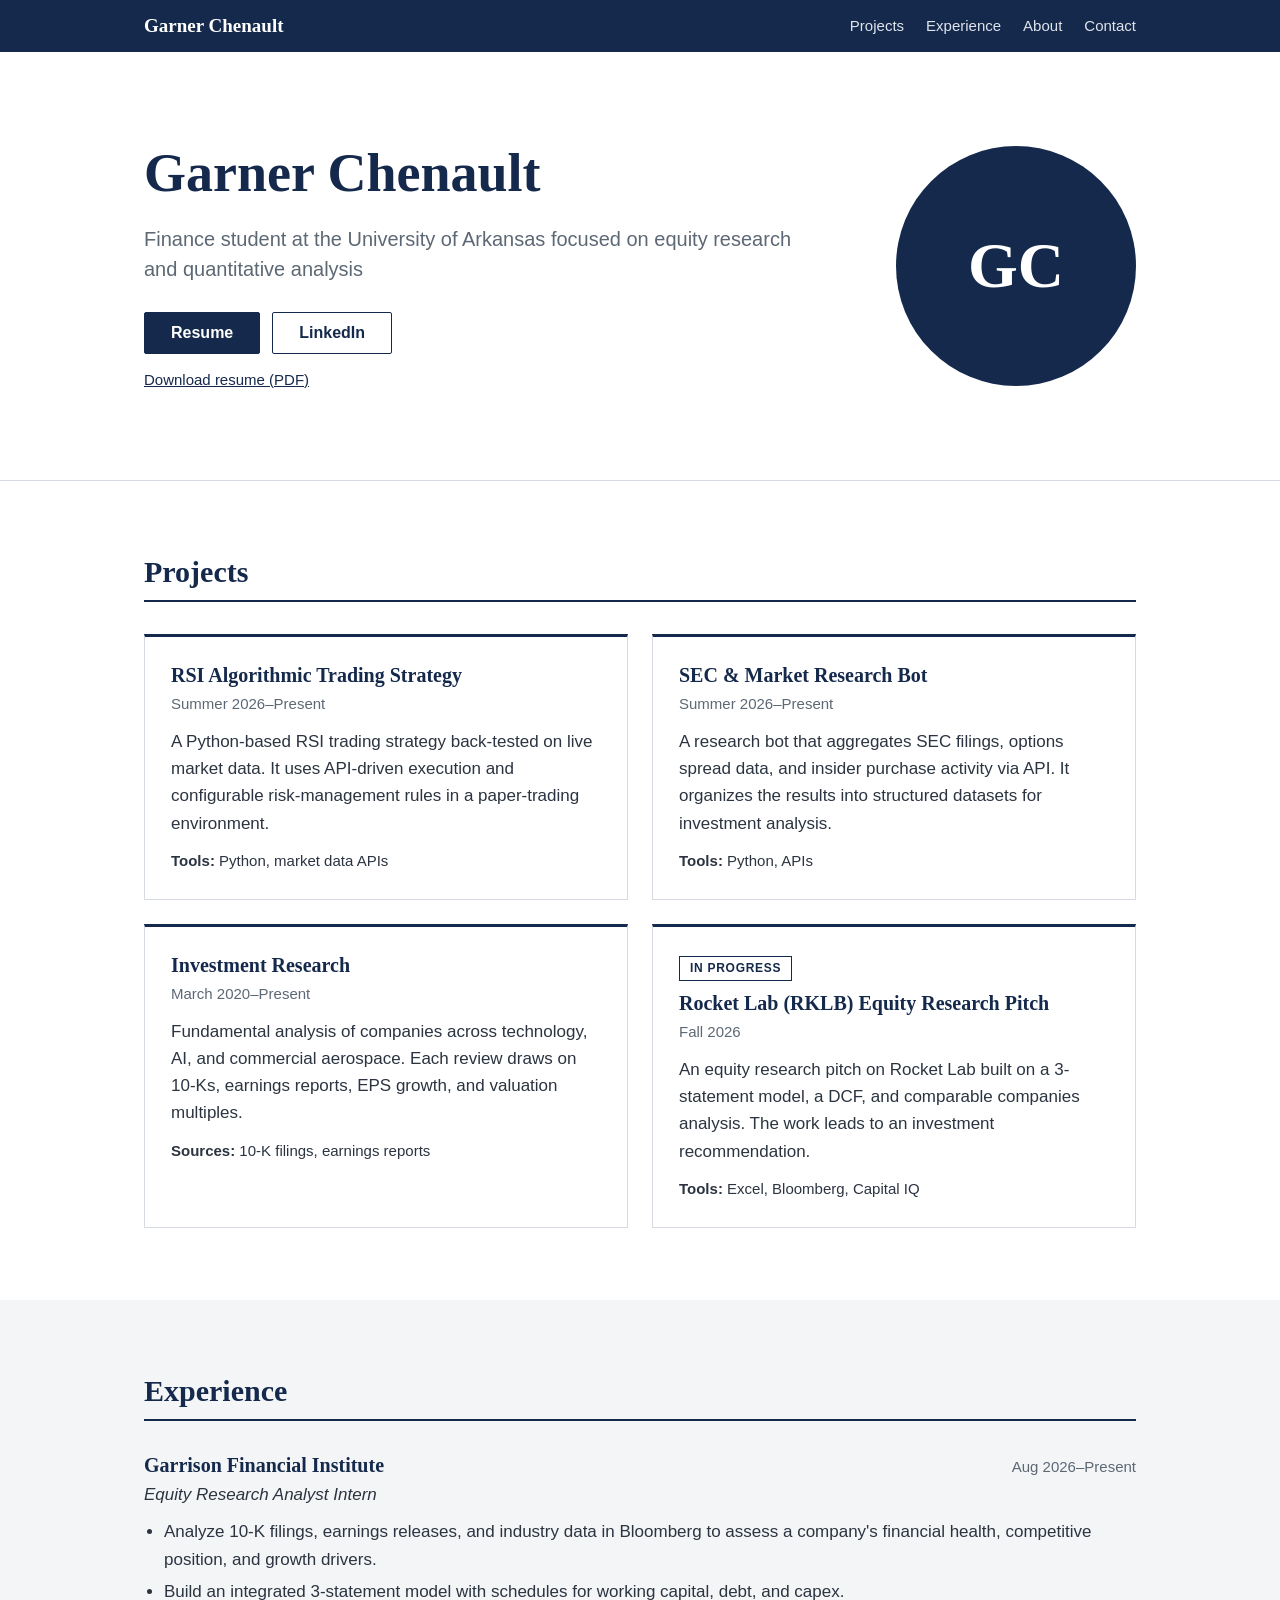
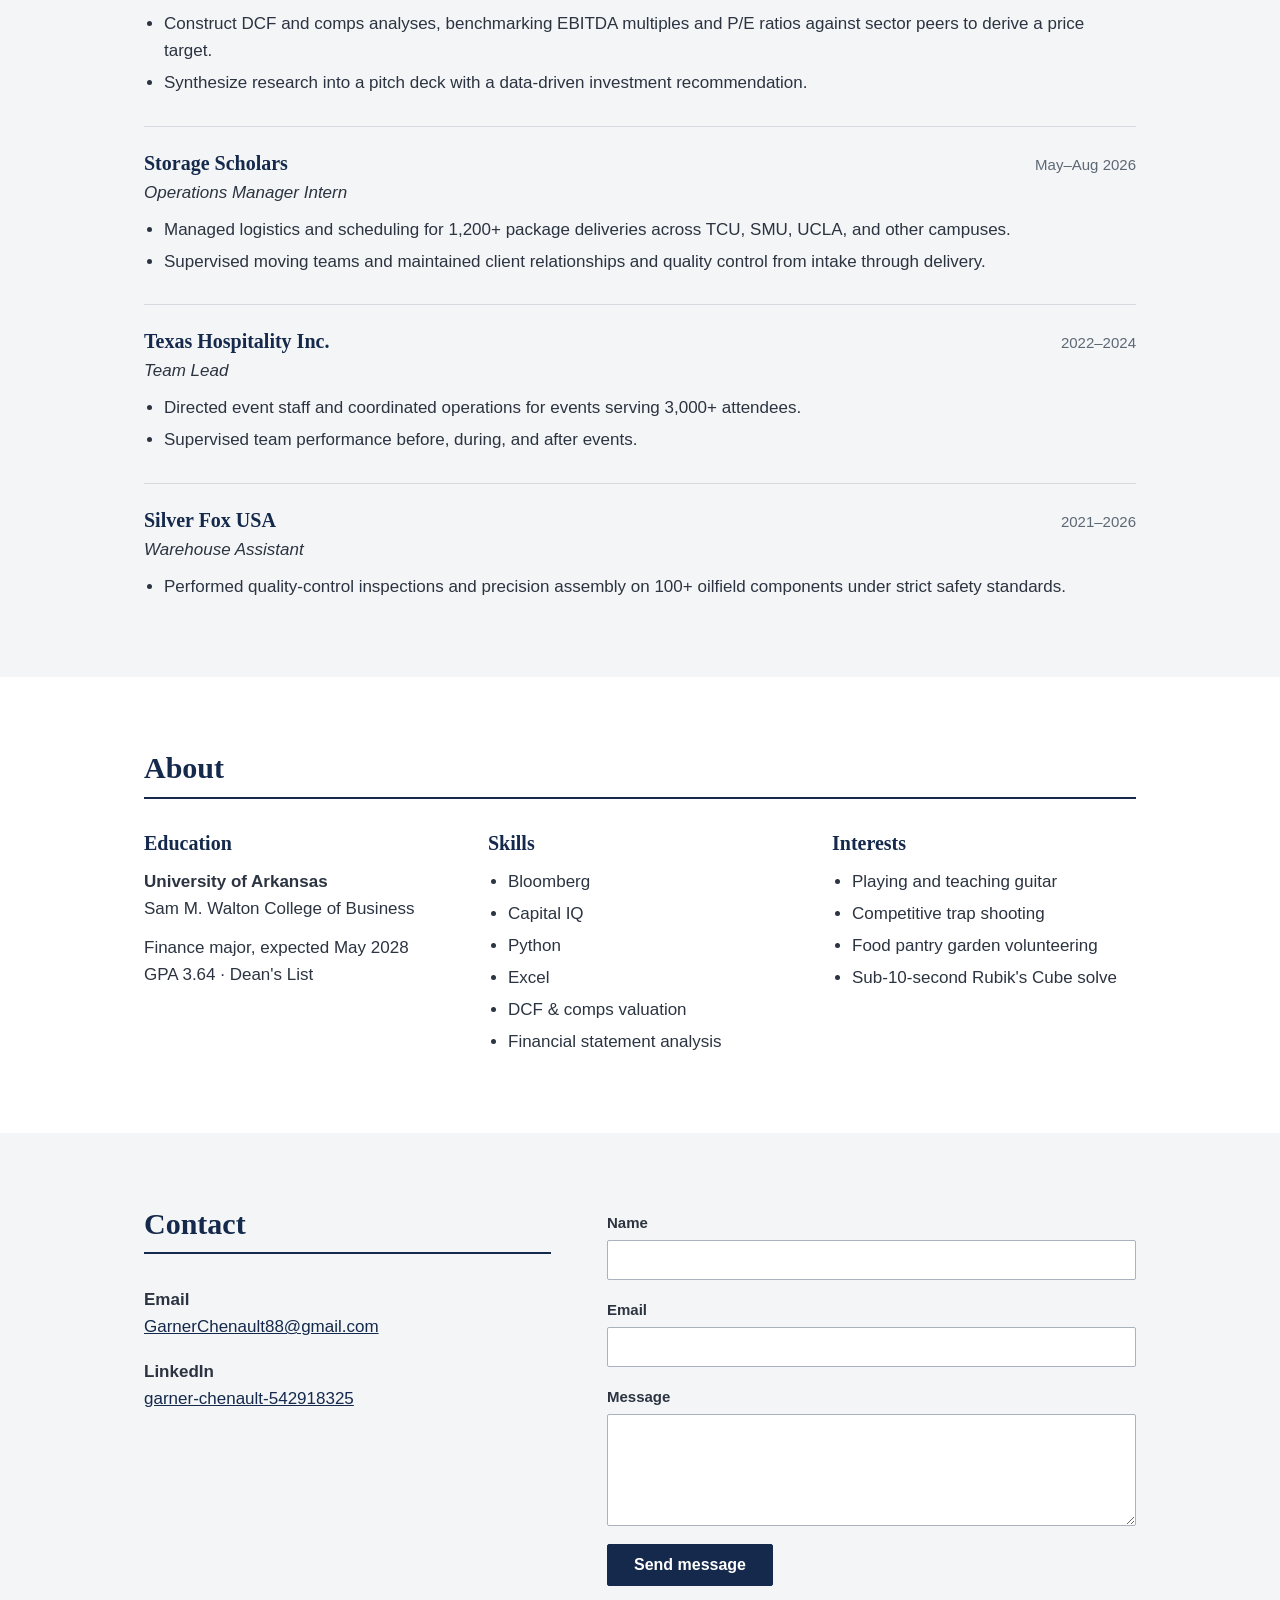
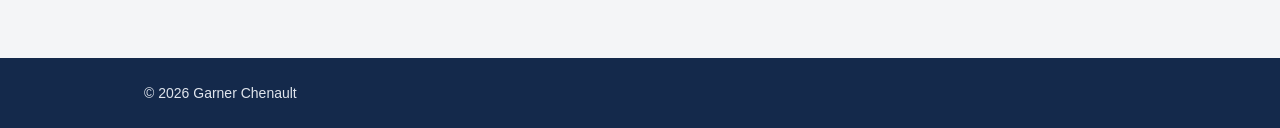
==== index.html @ a1a37ddc "Add finance portfolio site Home, projects, experience, about, and contact sections, plus a resume PD" ====
<!doctype html>
<html lang="en">
<head>
  <meta charset="utf-8">
  <meta name="viewport" content="width=device-width, initial-scale=1">
  <title>Garner Chenault | Finance Portfolio</title>
  <meta name="description" content="Finance student at the University of Arkansas focused on equity research and quantitative analysis. Projects, experience, and resume.">

  <!-- Link previews. If the site address changes, update the two URLs below. -->
  <meta property="og:type" content="website">
  <meta property="og:site_name" content="Garner Chenault">
  <meta property="og:title" content="Garner Chenault | Finance Portfolio">
  <meta property="og:description" content="Finance student at the University of Arkansas focused on equity research and quantitative analysis.">
  <meta property="og:url" content="https://gchenault.com/">
  <meta property="og:image" content="https://gchenault.com/og-image.png">
  <meta property="og:image:width" content="1200">
  <meta property="og:image:height" content="630">
  <meta name="twitter:card" content="summary_large_image">

  <link rel="icon" href="favicon.svg" type="image/svg+xml">
  <link rel="stylesheet" href="styles.css">
</head>
<body>
  <header class="site-header">
    <div class="wrap site-header-inner">
      <a class="brand" href="#home">Garner Chenault</a>
      <nav aria-label="Main">
        <a href="#projects">Projects</a>
        <a href="#experience">Experience</a>
        <a href="#about">About</a>
        <a href="#contact">Contact</a>
      </nav>
    </div>
  </header>

  <main>
    <!-- HOME -->
    <section id="home" class="hero">
      <div class="wrap hero-inner">
        <div>
          <h1>Garner Chenault</h1>
          <p class="tagline">Finance student at the University of Arkansas focused on equity research and quantitative analysis</p>
          <div class="buttons">
            <a class="button" href="resume.pdf" target="_blank" rel="noopener">Resume</a>
            <a class="button button-outline" href="https://www.linkedin.com/in/garner-chenault-542918325" target="_blank" rel="noopener">LinkedIn</a>
          </div>
          <p class="download"><a href="resume.pdf" download="Garner_Chenault_Resume.pdf">Download resume (PDF)</a></p>
        </div>
        <!-- Save your photo as headshot.jpg in this folder and it replaces the initials. -->
        <div class="headshot" aria-hidden="true">
          <span>GC</span>
          <img src="headshot.jpg" alt="" width="240" height="240" onerror="this.remove()">
        </div>
      </div>
    </section>

    <!-- PROJECTS -->
    <section id="projects">
      <div class="wrap">
        <h2>Projects</h2>
        <div class="cards">
          <!--
            TO ADD A PROJECT: copy this block, paste it where you want the card
            to appear, and fill it in. Delete any line you don't need.

            <article class="card">
              <h3>Project title</h3>
              <p class="date">Date</p>
              <p>Two or three sentence summary.</p>
              <p class="tools"><strong>Tools:</strong> Tool, Tool</p>
              <p class="links"><a href="https://example.com">View project</a></p>
            </article>

            For an "In Progress" label, add this line right above the <h3>:
              <p class="status">In Progress</p>
          -->

          <article class="card">
            <h3>RSI Algorithmic Trading Strategy</h3>
            <p class="date">Summer 2026&ndash;Present</p>
            <p>A Python-based RSI trading strategy back-tested on live market data. It uses API-driven execution and configurable risk-management rules in a paper-trading environment.</p>
            <p class="tools"><strong>Tools:</strong> Python, market data APIs</p>
          </article>

          <article class="card">
            <h3>SEC &amp; Market Research Bot</h3>
            <p class="date">Summer 2026&ndash;Present</p>
            <p>A research bot that aggregates SEC filings, options spread data, and insider purchase activity via API. It organizes the results into structured datasets for investment analysis.</p>
            <p class="tools"><strong>Tools:</strong> Python, APIs</p>
          </article>

          <article class="card">
            <h3>Investment Research</h3>
            <p class="date">March 2020&ndash;Present</p>
            <p>Fundamental analysis of companies across technology, AI, and commercial aerospace. Each review draws on 10-Ks, earnings reports, EPS growth, and valuation multiples.</p>
            <p class="tools"><strong>Sources:</strong> 10-K filings, earnings reports</p>
          </article>

          <article class="card">
            <p class="status">In Progress</p>
            <h3>Rocket Lab (RKLB) Equity Research Pitch</h3>
            <p class="date">Fall 2026</p>
            <p>An equity research pitch on Rocket Lab built on a 3-statement model, a DCF, and comparable companies analysis. The work leads to an investment recommendation.</p>
            <p class="tools"><strong>Tools:</strong> Excel, Bloomberg, Capital IQ</p>
          </article>
        </div>
      </div>
    </section>

    <!-- EXPERIENCE -->
    <section id="experience" class="alt">
      <div class="wrap">
        <h2>Experience</h2>

        <article class="job">
          <div class="job-head">
            <h3>Garrison Financial Institute</h3>
            <p class="date">Aug 2026&ndash;Present</p>
          </div>
          <p class="role">Equity Research Analyst Intern</p>
          <ul>
            <li>Analyze 10-K filings, earnings releases, and industry data in Bloomberg to assess a company's financial health, competitive position, and growth drivers.</li>
            <li>Build an integrated 3-statement model with schedules for working capital, debt, and capex.</li>
            <li>Construct DCF and comps analyses, benchmarking EBITDA multiples and P/E ratios against sector peers to derive a price target.</li>
            <li>Synthesize research into a pitch deck with a data-driven investment recommendation.</li>
          </ul>
        </article>

        <article class="job">
          <div class="job-head">
            <h3>Storage Scholars</h3>
            <p class="date">May&ndash;Aug 2026</p>
          </div>
          <p class="role">Operations Manager Intern</p>
          <ul>
            <li>Managed logistics and scheduling for 1,200+ package deliveries across TCU, SMU, UCLA, and other campuses.</li>
            <li>Supervised moving teams and maintained client relationships and quality control from intake through delivery.</li>
          </ul>
        </article>

        <article class="job">
          <div class="job-head">
            <h3>Texas Hospitality Inc.</h3>
            <p class="date">2022&ndash;2024</p>
          </div>
          <p class="role">Team Lead</p>
          <ul>
            <li>Directed event staff and coordinated operations for events serving 3,000+ attendees.</li>
            <li>Supervised team performance before, during, and after events.</li>
          </ul>
        </article>

        <article class="job">
          <div class="job-head">
            <h3>Silver Fox USA</h3>
            <p class="date">2021&ndash;2026</p>
          </div>
          <p class="role">Warehouse Assistant</p>
          <ul>
            <li>Performed quality-control inspections and precision assembly on 100+ oilfield components under strict safety standards.</li>
          </ul>
        </article>
      </div>
    </section>

    <!-- ABOUT -->
    <section id="about">
      <div class="wrap">
        <h2>About</h2>
        <div class="about-grid">
          <div>
            <h3>Education</h3>
            <p><strong>University of Arkansas</strong><br>Sam M. Walton College of Business</p>
            <p>Finance major, expected May 2028<br>GPA 3.64 &middot; Dean's List</p>
          </div>
          <div>
            <h3>Skills</h3>
            <ul>
              <li>Bloomberg</li>
              <li>Capital IQ</li>
              <li>Python</li>
              <li>Excel</li>
              <li>DCF &amp; comps valuation</li>
              <li>Financial statement analysis</li>
            </ul>
          </div>
          <div>
            <h3>Interests</h3>
            <ul>
              <li>Playing and teaching guitar</li>
              <li>Competitive trap shooting</li>
              <li>Food pantry garden volunteering</li>
              <li>Sub-10-second Rubik's Cube solve</li>
            </ul>
          </div>
        </div>
      </div>
    </section>

    <!-- CONTACT -->
    <section id="contact" class="alt">
      <div class="wrap contact-grid">
        <div>
          <h2>Contact</h2>
          <p><strong>Email</strong><br><a href="mailto:GarnerChenault88@gmail.com">GarnerChenault88@gmail.com</a></p>
          <p><strong>LinkedIn</strong><br><a href="https://www.linkedin.com/in/garner-chenault-542918325" target="_blank" rel="noopener">garner-chenault-542918325</a></p>
        </div>

        <form name="contact" method="POST" action="/thanks.html" data-netlify="true" netlify-honeypot="company">
          <input type="hidden" name="form-name" value="contact">
          <p class="hidden-field"><label>Leave this empty <input name="company" tabindex="-1" autocomplete="off"></label></p>
          <label for="name">Name</label>
          <input id="name" name="name" type="text" autocomplete="name" required>
          <label for="email">Email</label>
          <input id="email" name="email" type="email" autocomplete="email" required>
          <label for="message">Message</label>
          <textarea id="message" name="message" rows="5" required></textarea>
          <button class="button" type="submit">Send message</button>
        </form>
      </div>
    </section>
  </main>

  <footer class="site-footer">
    <div class="wrap">&copy; 2026 Garner Chenault</div>
  </footer>
</body>
</html>
---- styles.css ----
/* Change the site's colors and fonts here. */
:root {
  --navy: #14294b;
  --navy-dark: #0d1c35;
  --text: #2b3440;
  --muted: #5d6875;
  --rule: #d5dae1;
  --tint: #f4f5f7;
  --white: #ffffff;
  --serif: Georgia, "Times New Roman", serif;
  --sans: -apple-system, BlinkMacSystemFont, "Segoe UI", Roboto, Helvetica, Arial, sans-serif;
}

* { box-sizing: border-box; }

html { scroll-behavior: smooth; scroll-padding-top: 72px; }

body {
  margin: 0;
  background: var(--white);
  color: var(--text);
  font: 17px/1.6 var(--sans);
}

a { color: var(--navy); }
a:focus-visible, .button:focus-visible, input:focus-visible, textarea:focus-visible {
  outline: 2px solid var(--navy);
  outline-offset: 2px;
}

h1, h2, h3 { color: var(--navy); font-family: var(--serif); font-weight: 700; line-height: 1.25; }
h2 {
  margin: 0 0 32px;
  padding-bottom: 10px;
  border-bottom: 2px solid var(--navy);
  font-size: 30px;
}
h3 { margin: 0; font-size: 20px; }

.wrap { max-width: 1040px; margin: 0 auto; padding: 0 24px; }

section { padding: 72px 0; }
.alt { background: var(--tint); }

/* Header */
.site-header {
  position: sticky;
  top: 0;
  z-index: 10;
  background: var(--navy);
}
.site-header-inner {
  display: flex;
  flex-wrap: wrap;
  align-items: center;
  justify-content: space-between;
  gap: 4px 24px;
  padding-top: 14px;
  padding-bottom: 14px;
}
.brand { color: var(--white); font: 700 19px var(--serif); text-decoration: none; }
nav { display: flex; flex-wrap: wrap; gap: 4px 22px; }
nav a { color: #dfe4ec; font-size: 15px; text-decoration: none; }
nav a:hover { color: var(--white); text-decoration: underline; }
.site-header a:focus-visible { outline-color: var(--white); }

/* Home */
.hero { padding: 88px 0; border-bottom: 1px solid var(--rule); }
.hero-inner {
  display: grid;
  grid-template-columns: 1fr auto;
  align-items: center;
  gap: 56px;
}
h1 { margin: 0 0 16px; font-size: 54px; }
.tagline { max-width: 34em; margin: 0 0 28px; color: var(--muted); font-size: 20px; line-height: 1.5; }
.buttons { display: flex; flex-wrap: wrap; gap: 12px; }
.download { margin: 14px 0 0; font-size: 15px; }

.button {
  display: inline-block;
  padding: 11px 26px;
  border: 1px solid var(--navy);
  border-radius: 2px;
  background: var(--navy);
  color: var(--white);
  font: 600 16px var(--sans);
  text-decoration: none;
  cursor: pointer;
}
.button:hover { background: var(--navy-dark); }
.button-outline { background: var(--white); color: var(--navy); }
.button-outline:hover { background: var(--tint); }

.headshot {
  position: relative;
  display: flex;
  align-items: center;
  justify-content: center;
  width: 240px;
  height: 240px;
  overflow: hidden;
  border-radius: 50%;
  background: var(--navy);
  color: var(--white);
  font: 700 64px var(--serif);
}
.headshot img {
  position: absolute;
  inset: 0;
  width: 100%;
  height: 100%;
  object-fit: cover;
}

/* Projects */
.cards { display: grid; grid-template-columns: repeat(2, 1fr); gap: 24px; }
.card {
  padding: 26px;
  border: 1px solid var(--rule);
  border-top: 3px solid var(--navy);
  background: var(--white);
}
.card p { margin: 0 0 12px; }
.card p:last-child { margin-bottom: 0; }
.date { margin: 4px 0 12px; color: var(--muted); font-size: 15px; }
.card .date { margin: 4px 0 12px; }
.tools { font-size: 15px; }
.links { font-size: 15px; font-weight: 600; }
.card .status {
  display: inline-block;
  margin-bottom: 10px;
  padding: 2px 10px;
  border: 1px solid var(--navy);
  color: var(--navy);
  font-size: 12px;
  font-weight: 600;
  letter-spacing: .06em;
  text-transform: uppercase;
}

/* Experience */
.job { padding: 24px 0; border-bottom: 1px solid var(--rule); }
.job:first-of-type { padding-top: 0; }
.job:last-child { padding-bottom: 0; border-bottom: 0; }
.job-head { display: flex; flex-wrap: wrap; align-items: baseline; justify-content: space-between; gap: 0 16px; }
.job-head .date { margin: 0; }
.role { margin: 2px 0 10px; font-style: italic; }
ul { margin: 0; padding-left: 20px; }
li { margin-bottom: 5px; }

/* About */
.about-grid { display: grid; grid-template-columns: repeat(3, 1fr); gap: 40px; }
.about-grid h3 { margin-bottom: 12px; }
.about-grid p { margin: 0 0 12px; }

/* Contact */
.contact-grid { display: grid; grid-template-columns: 1fr 1.3fr; gap: 56px; }
.contact-grid p { overflow-wrap: anywhere; }
form { padding-top: 6px; }
form label { display: block; margin-bottom: 5px; font-size: 15px; font-weight: 600; }
form input, form textarea {
  display: block;
  width: 100%;
  margin-bottom: 18px;
  padding: 10px 12px;
  border: 1px solid #aab2bd;
  border-radius: 2px;
  background: var(--white);
  color: var(--text);
  font: 16px var(--sans);
}
.hidden-field { position: absolute; left: -9999px; }

/* Footer */
.site-footer { padding: 24px 0; background: var(--navy); color: #dfe4ec; font-size: 14px; }

/* Thank-you page */
.thanks { min-height: 60vh; }

/* Tablet and phone */
@media (max-width: 760px) {
  body { font-size: 16px; }
  .wrap { padding-left: 16px; padding-right: 16px; }
  section { padding: 52px 0; }
  .hero { padding: 48px 0; }
  .hero-inner { grid-template-columns: 1fr; gap: 32px; }
  .headshot { grid-row: 1; width: 150px; height: 150px; font-size: 42px; }
  h1 { font-size: 36px; }
  h2 { font-size: 26px; margin-bottom: 24px; }
  .tagline { font-size: 18px; }
  .cards, .about-grid, .contact-grid { grid-template-columns: 1fr; }
  .about-grid, .contact-grid { gap: 28px; }
  .card { padding: 20px; }
  html { scroll-padding-top: 96px; }
}
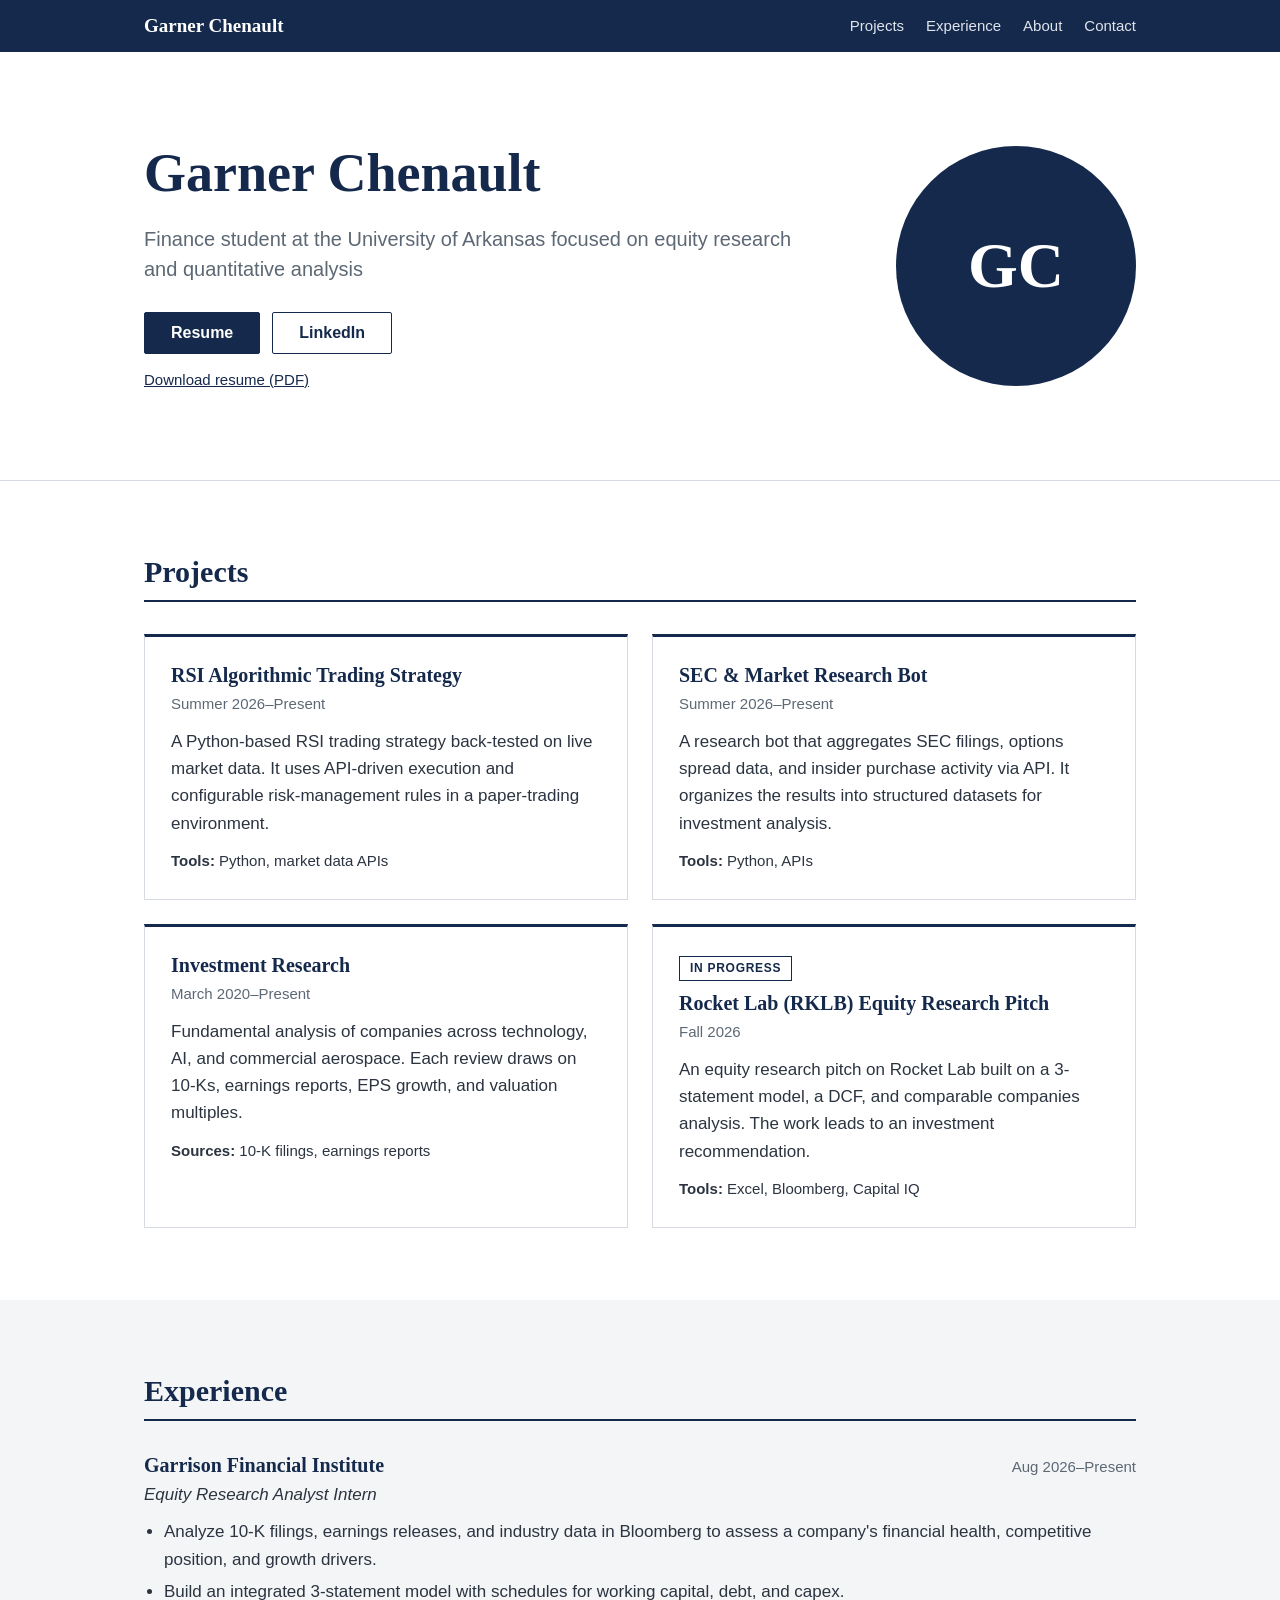
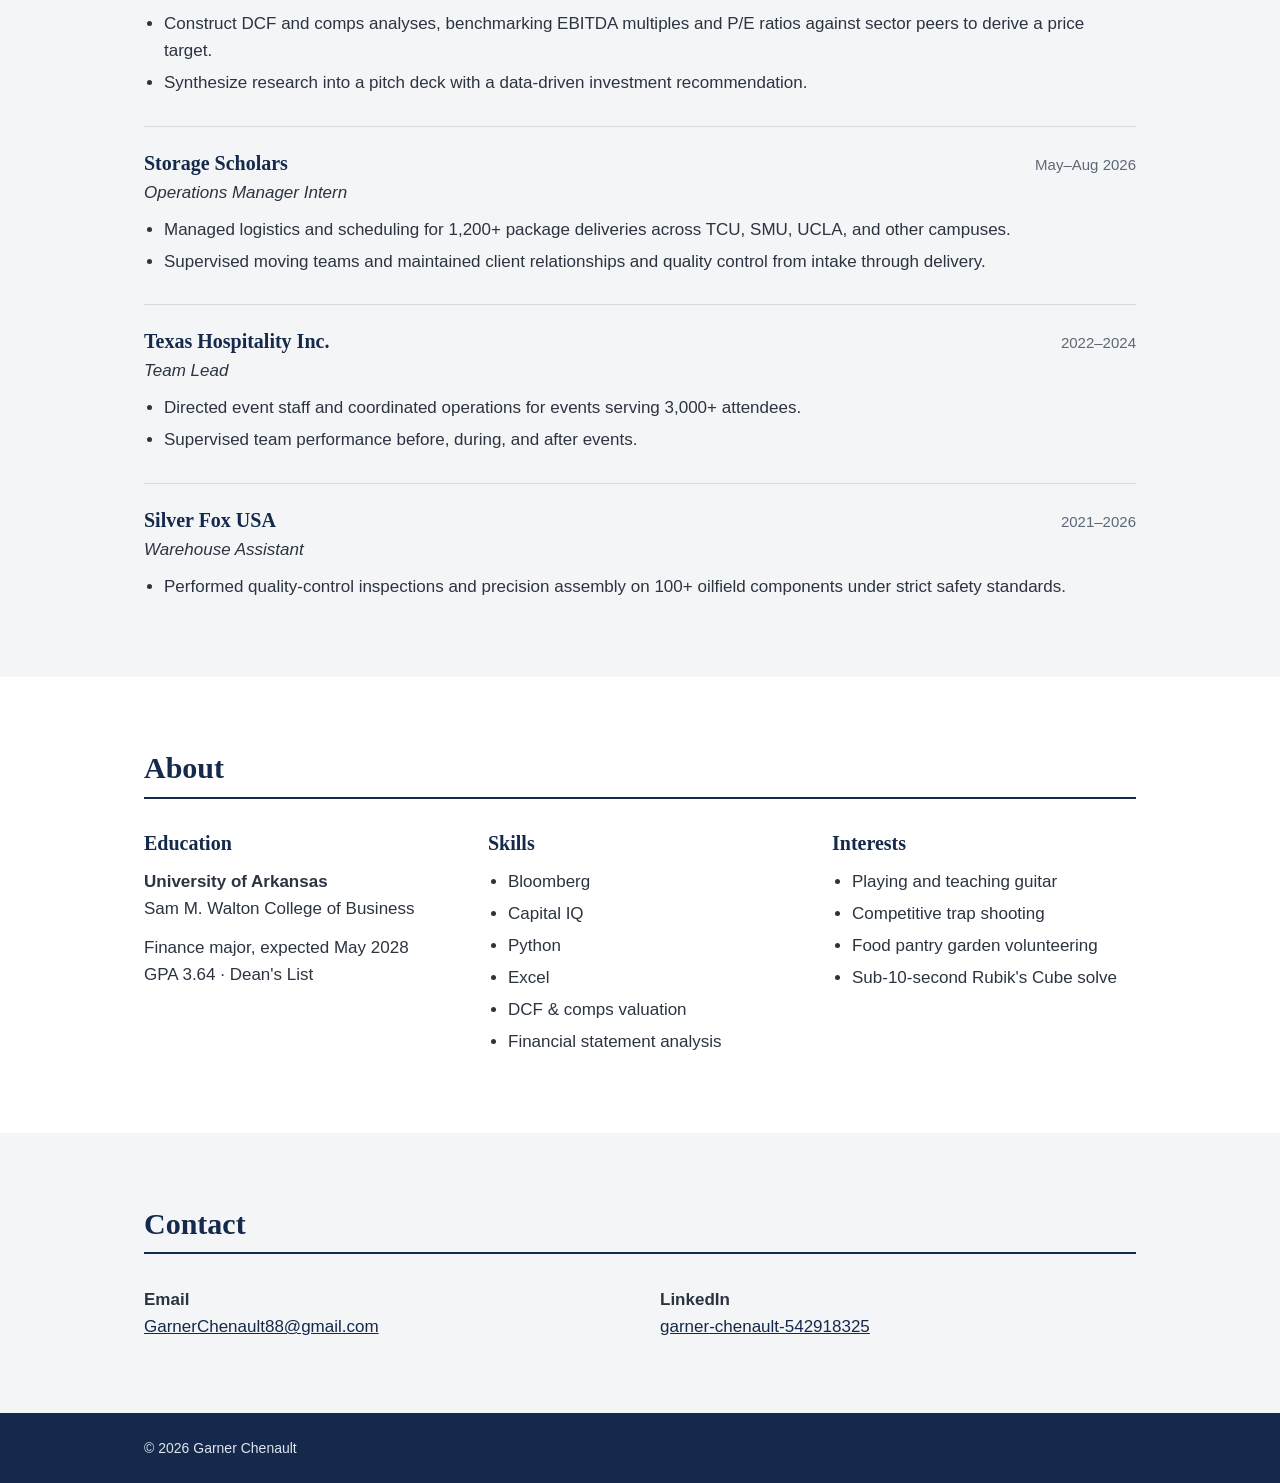
==== commit 146f03be: "Move hosting to GitHub Pages and remove contact form GitHub Pages can't receive form submissions, so" ====
--- a/index.html
+++ b/index.html
@@ -199,24 +199,12 @@
 
     <!-- CONTACT -->
     <section id="contact" class="alt">
-      <div class="wrap contact-grid">
-        <div>
-          <h2>Contact</h2>
+      <div class="wrap">
+        <h2>Contact</h2>
+        <div class="contact-grid">
           <p><strong>Email</strong><br><a href="mailto:GarnerChenault88@gmail.com">GarnerChenault88@gmail.com</a></p>
           <p><strong>LinkedIn</strong><br><a href="https://www.linkedin.com/in/garner-chenault-542918325" target="_blank" rel="noopener">garner-chenault-542918325</a></p>
         </div>
-
-        <form name="contact" method="POST" action="/thanks.html" data-netlify="true" netlify-honeypot="company">
-          <input type="hidden" name="form-name" value="contact">
-          <p class="hidden-field"><label>Leave this empty <input name="company" tabindex="-1" autocomplete="off"></label></p>
-          <label for="name">Name</label>
-          <input id="name" name="name" type="text" autocomplete="name" required>
-          <label for="email">Email</label>
-          <input id="email" name="email" type="email" autocomplete="email" required>
-          <label for="message">Message</label>
-          <textarea id="message" name="message" rows="5" required></textarea>
-          <button class="button" type="submit">Send message</button>
-        </form>
       </div>
     </section>
   </main>
--- a/styles.css
+++ b/styles.css
@@ -23,7 +23,7 @@
 }
 
 a { color: var(--navy); }
-a:focus-visible, .button:focus-visible, input:focus-visible, textarea:focus-visible {
+a:focus-visible, .button:focus-visible {
   outline: 2px solid var(--navy);
   outline-offset: 2px;
 }
@@ -86,7 +86,6 @@
   color: var(--white);
   font: 600 16px var(--sans);
   text-decoration: none;
-  cursor: pointer;
 }
 .button:hover { background: var(--navy-dark); }
 .button-outline { background: var(--white); color: var(--navy); }
@@ -155,28 +154,11 @@
 .about-grid p { margin: 0 0 12px; }
 
 /* Contact */
-.contact-grid { display: grid; grid-template-columns: 1fr 1.3fr; gap: 56px; }
-.contact-grid p { overflow-wrap: anywhere; }
-form { padding-top: 6px; }
-form label { display: block; margin-bottom: 5px; font-size: 15px; font-weight: 600; }
-form input, form textarea {
-  display: block;
-  width: 100%;
-  margin-bottom: 18px;
-  padding: 10px 12px;
-  border: 1px solid #aab2bd;
-  border-radius: 2px;
-  background: var(--white);
-  color: var(--text);
-  font: 16px var(--sans);
-}
-.hidden-field { position: absolute; left: -9999px; }
+.contact-grid { display: grid; grid-template-columns: repeat(2, 1fr); gap: 40px; }
+.contact-grid p { margin: 0; overflow-wrap: anywhere; }
 
 /* Footer */
 .site-footer { padding: 24px 0; background: var(--navy); color: #dfe4ec; font-size: 14px; }
-
-/* Thank-you page */
-.thanks { min-height: 60vh; }
 
 /* Tablet and phone */
 @media (max-width: 760px) {
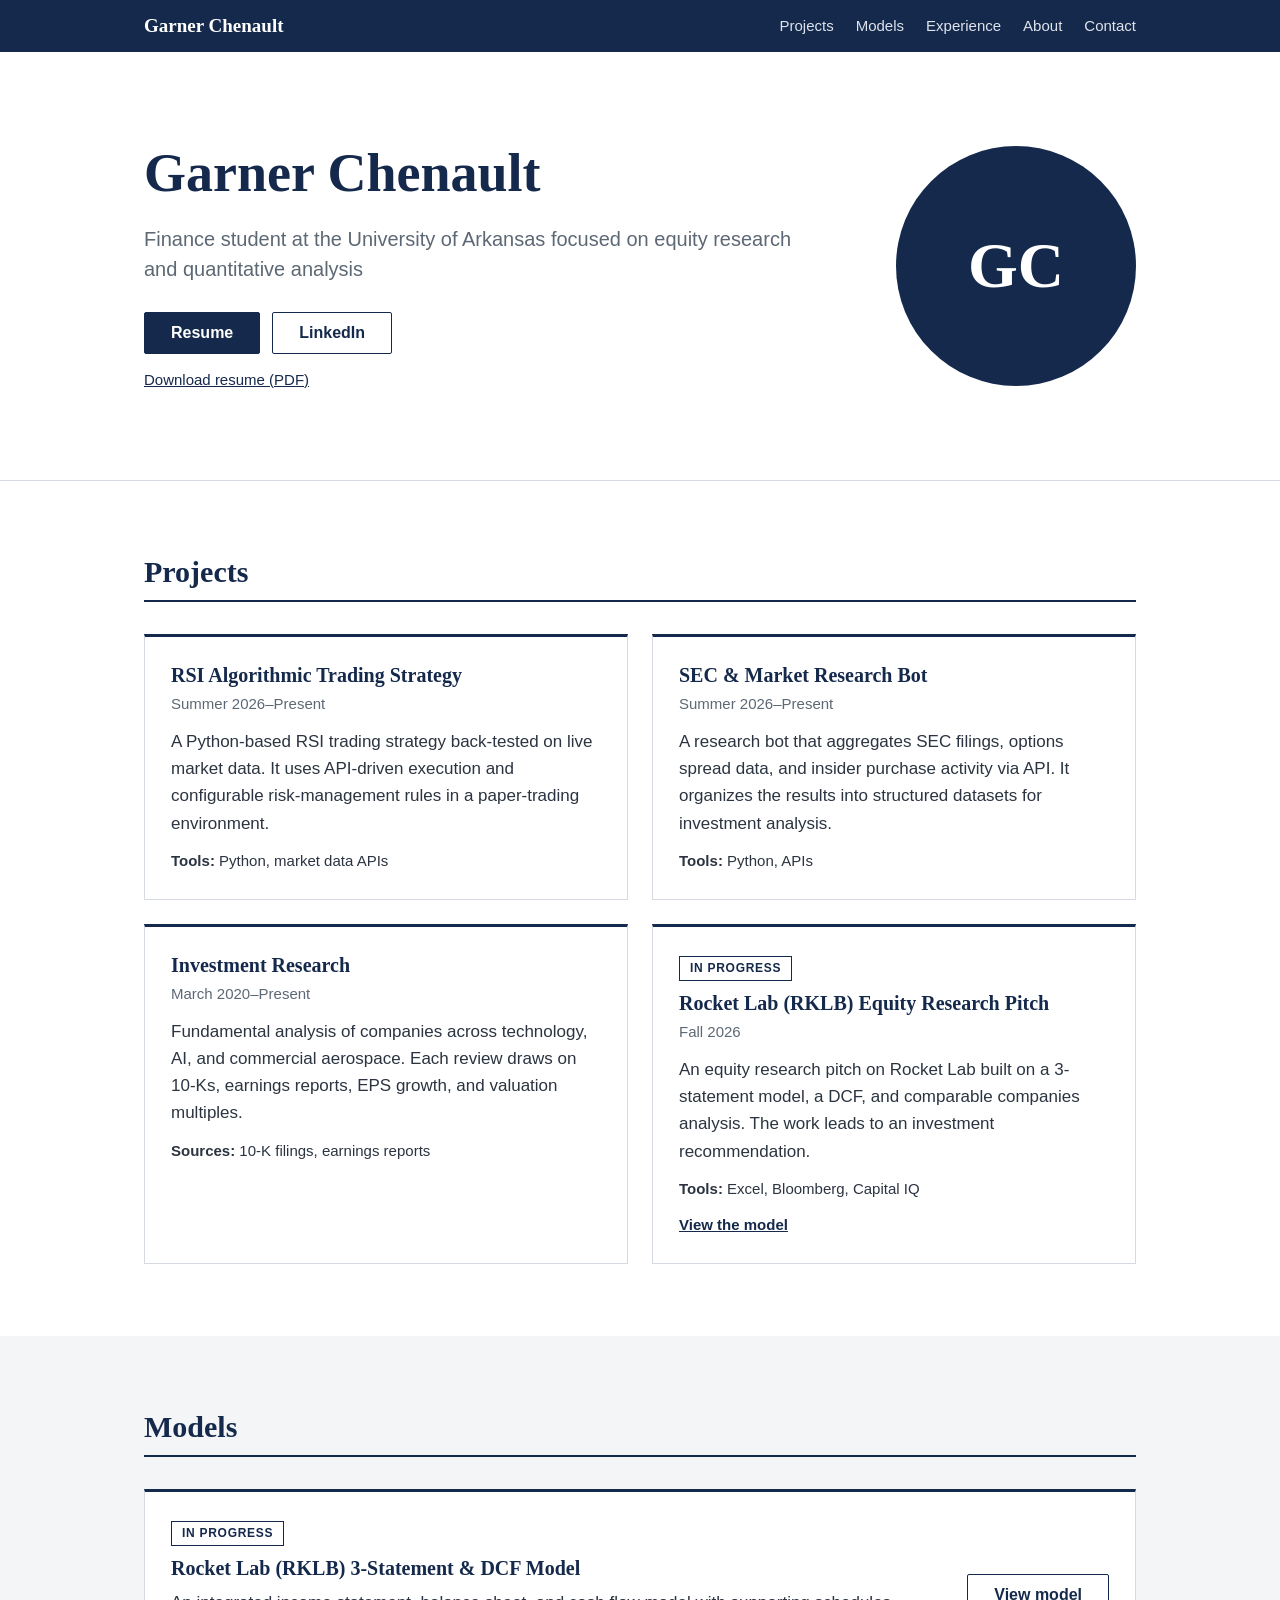
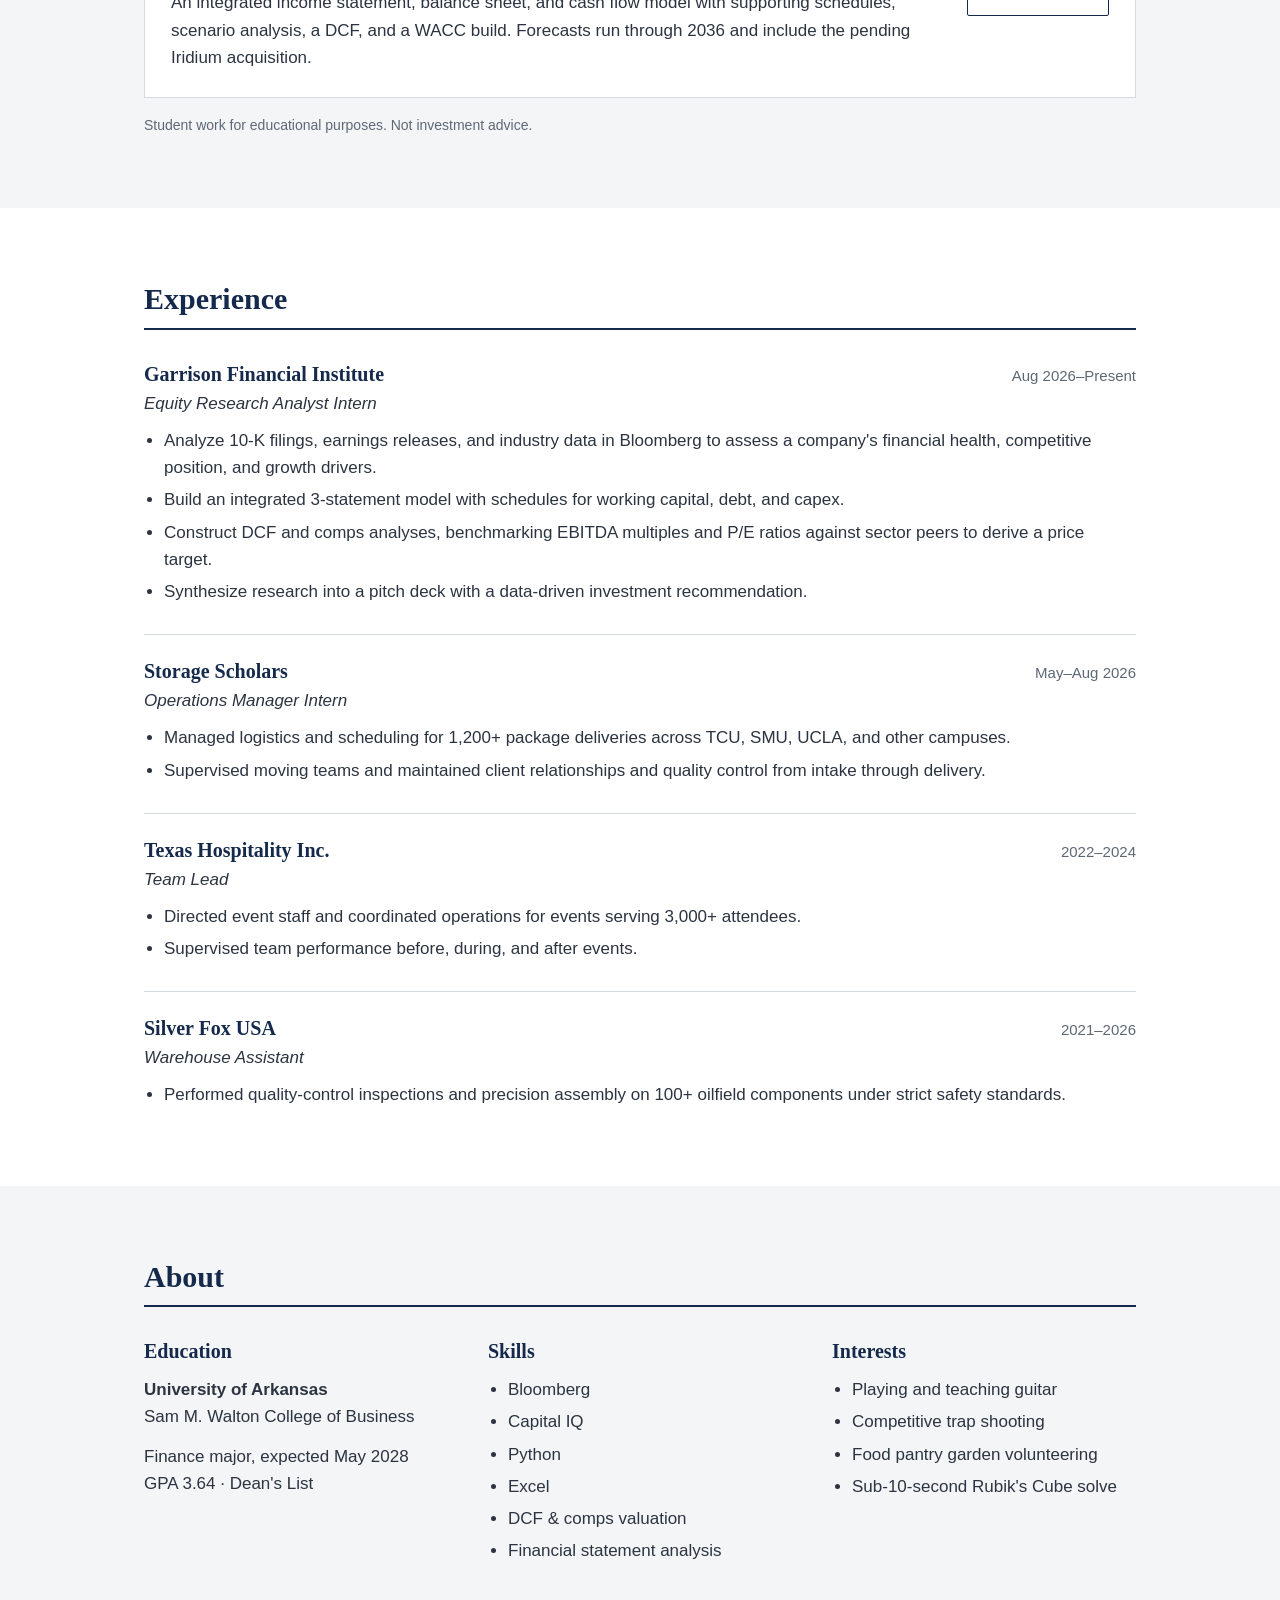
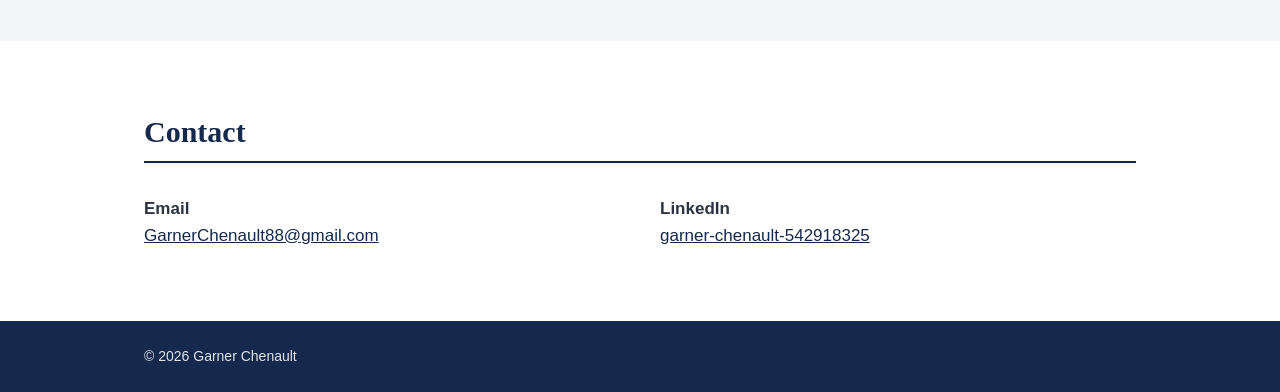
==== commit bbb0ce9e: "Add Models section with view-only RKLB model page Show the model as saved values only, so the Excel " ====
--- a/index.html
+++ b/index.html
@@ -26,6 +26,7 @@
       <a class="brand" href="#home">Garner Chenault</a>
       <nav aria-label="Main">
         <a href="#projects">Projects</a>
+        <a href="#models">Models</a>
         <a href="#experience">Experience</a>
         <a href="#about">About</a>
         <a href="#contact">Contact</a>
@@ -102,13 +103,47 @@
             <p class="date">Fall 2026</p>
             <p>An equity research pitch on Rocket Lab built on a 3-statement model, a DCF, and comparable companies analysis. The work leads to an investment recommendation.</p>
             <p class="tools"><strong>Tools:</strong> Excel, Bloomberg, Capital IQ</p>
-          </article>
-        </div>
+            <p class="links"><a href="models/rklb.html">View the model</a></p>
+          </article>
+        </div>
+      </div>
+    </section>
+
+    <!-- MODELS -->
+    <section id="models" class="alt">
+      <div class="wrap">
+        <h2>Models</h2>
+        <!--
+          TO ADD A MODEL: build its view-only page in the models folder, then
+          copy this block and fill it in. Never put the Excel file in this folder.
+
+          <article class="model">
+            <div>
+              <h3>Model title</h3>
+              <p>What the model covers.</p>
+            </div>
+            <a class="button button-outline" href="models/page-name.html">View model</a>
+          </article>
+
+          For an "In Progress" label, add this line right above the <h3>:
+            <p class="status">In Progress</p>
+        -->
+
+        <article class="model">
+          <div>
+            <p class="status">In Progress</p>
+            <h3>Rocket Lab (RKLB) 3-Statement &amp; DCF Model</h3>
+            <p>An integrated income statement, balance sheet, and cash flow model with supporting schedules, scenario analysis, a DCF, and a WACC build. Forecasts run through 2036 and include the pending Iridium acquisition.</p>
+          </div>
+          <a class="button button-outline" href="models/rklb.html">View model</a>
+        </article>
+
+        <p class="note">Student work for educational purposes. Not investment advice.</p>
       </div>
     </section>
 
     <!-- EXPERIENCE -->
-    <section id="experience" class="alt">
+    <section id="experience">
       <div class="wrap">
         <h2>Experience</h2>
 
@@ -164,7 +199,7 @@
     </section>
 
     <!-- ABOUT -->
-    <section id="about">
+    <section id="about" class="alt">
       <div class="wrap">
         <h2>About</h2>
         <div class="about-grid">
@@ -198,7 +233,7 @@
     </section>
 
     <!-- CONTACT -->
-    <section id="contact" class="alt">
+    <section id="contact">
       <div class="wrap">
         <h2>Contact</h2>
         <div class="contact-grid">
--- a/styles.css
+++ b/styles.css
@@ -126,7 +126,7 @@
 .card .date { margin: 4px 0 12px; }
 .tools { font-size: 15px; }
 .links { font-size: 15px; font-weight: 600; }
-.card .status {
+.card .status, .model .status {
   display: inline-block;
   margin-bottom: 10px;
   padding: 2px 10px;
@@ -137,6 +137,64 @@
   letter-spacing: .06em;
   text-transform: uppercase;
 }
+
+/* Models */
+.model {
+  display: flex;
+  align-items: center;
+  justify-content: space-between;
+  gap: 16px 32px;
+  margin-bottom: 16px;
+  padding: 26px;
+  border: 1px solid var(--rule);
+  border-top: 3px solid var(--navy);
+  background: var(--white);
+}
+.model p { margin: 8px 0 0; }
+.model .status { margin: 0 0 10px; }
+.model .button { flex-shrink: 0; }
+.note { margin: 0; color: var(--muted); font-size: 14px; }
+
+/* Model pages */
+.wrap.wide { max-width: 1440px; }
+.model-intro { padding: 40px 0 8px; }
+.model-intro .status {
+  display: inline-block;
+  margin: 0 0 10px;
+  padding: 2px 10px;
+  border: 1px solid var(--navy);
+  color: var(--navy);
+  font-size: 12px;
+  font-weight: 600;
+  letter-spacing: .06em;
+  text-transform: uppercase;
+}
+.back { margin: 0 0 18px; font-size: 15px; }
+.model-title { margin: 0 0 10px; font-size: 36px; }
+.jump { display: flex; flex-wrap: wrap; gap: 4px 22px; margin: 18px 0 0; font-size: 15px; font-weight: 600; }
+.sheet-section { padding: 32px 0; }
+.sheet-section h2 { margin-bottom: 16px; }
+.sheet-scroll { overflow-x: auto; border: 1px solid var(--rule); }
+.sheet-scroll:focus-visible { outline: 2px solid var(--navy); outline-offset: 2px; }
+.sheet { border-collapse: collapse; font-size: 13px; line-height: 1.35; white-space: nowrap; }
+.sheet td { padding: 3px 10px; border-bottom: 1px solid var(--tint); }
+.sheet .label {
+  position: sticky;
+  left: 0;
+  min-width: 250px;
+  background: var(--white);
+  border-right: 1px solid var(--rule);
+  white-space: normal;
+}
+.sheet .num { text-align: right; font-variant-numeric: tabular-nums; }
+.sheet .strong { font-weight: 700; }
+.sheet .input { color: #1a4fd0; }
+.sheet .comment { min-width: 340px; color: var(--muted); white-space: normal; }
+.sheet .section td { background: var(--navy); color: var(--white); font-weight: 700; letter-spacing: .03em; }
+.sheet .text-row td { color: var(--muted); white-space: normal; }
+.sheet .header td { background: var(--tint); font-weight: 700; }
+.sheet .header .label { background: var(--tint); }
+.sheet .spacer td { height: 10px; padding: 0; border: 0; }
 
 /* Experience */
 .job { padding: 24px 0; border-bottom: 1px solid var(--rule); }
@@ -173,6 +231,9 @@
   .tagline { font-size: 18px; }
   .cards, .about-grid, .contact-grid { grid-template-columns: 1fr; }
   .about-grid, .contact-grid { gap: 28px; }
-  .card { padding: 20px; }
+  .card, .model { padding: 20px; }
+  .model { flex-direction: column; align-items: flex-start; }
+  .model-title { font-size: 26px; }
+  .sheet .label { min-width: 140px; max-width: 140px; }
   html { scroll-padding-top: 96px; }
 }
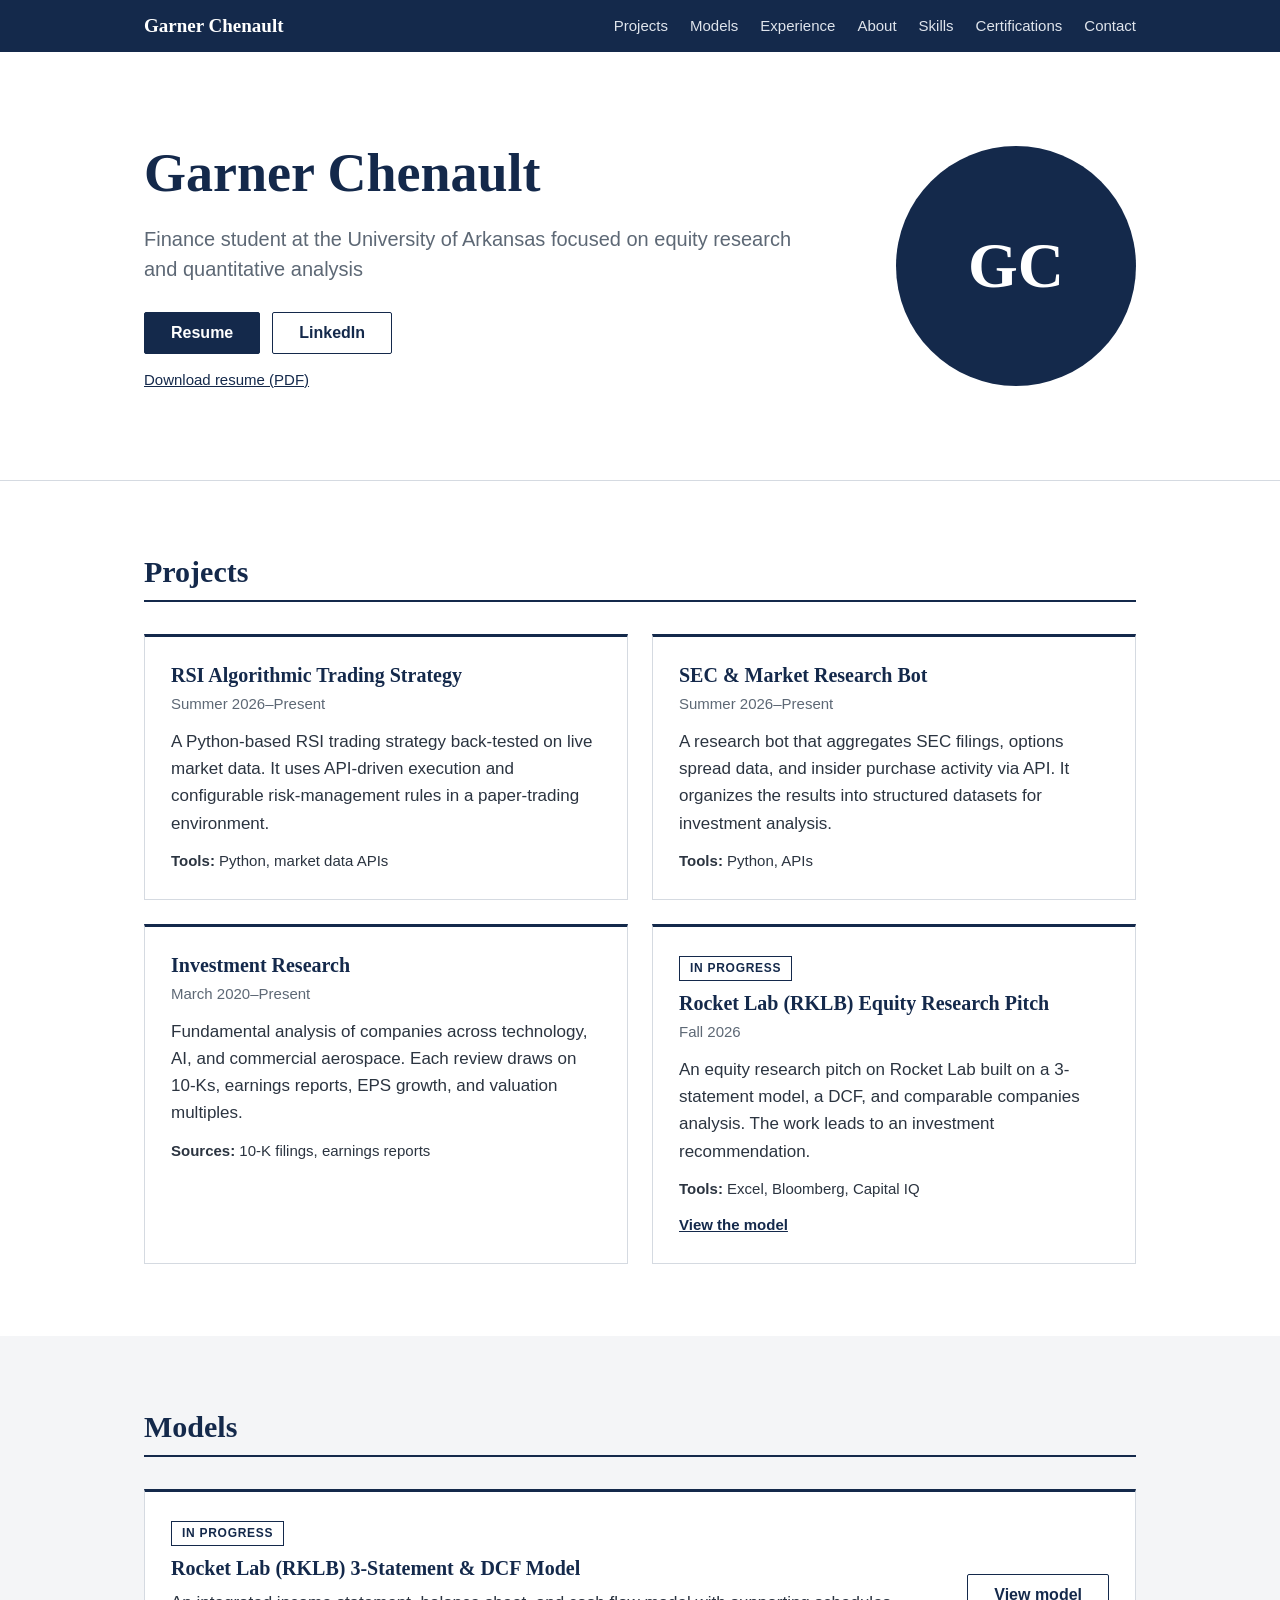
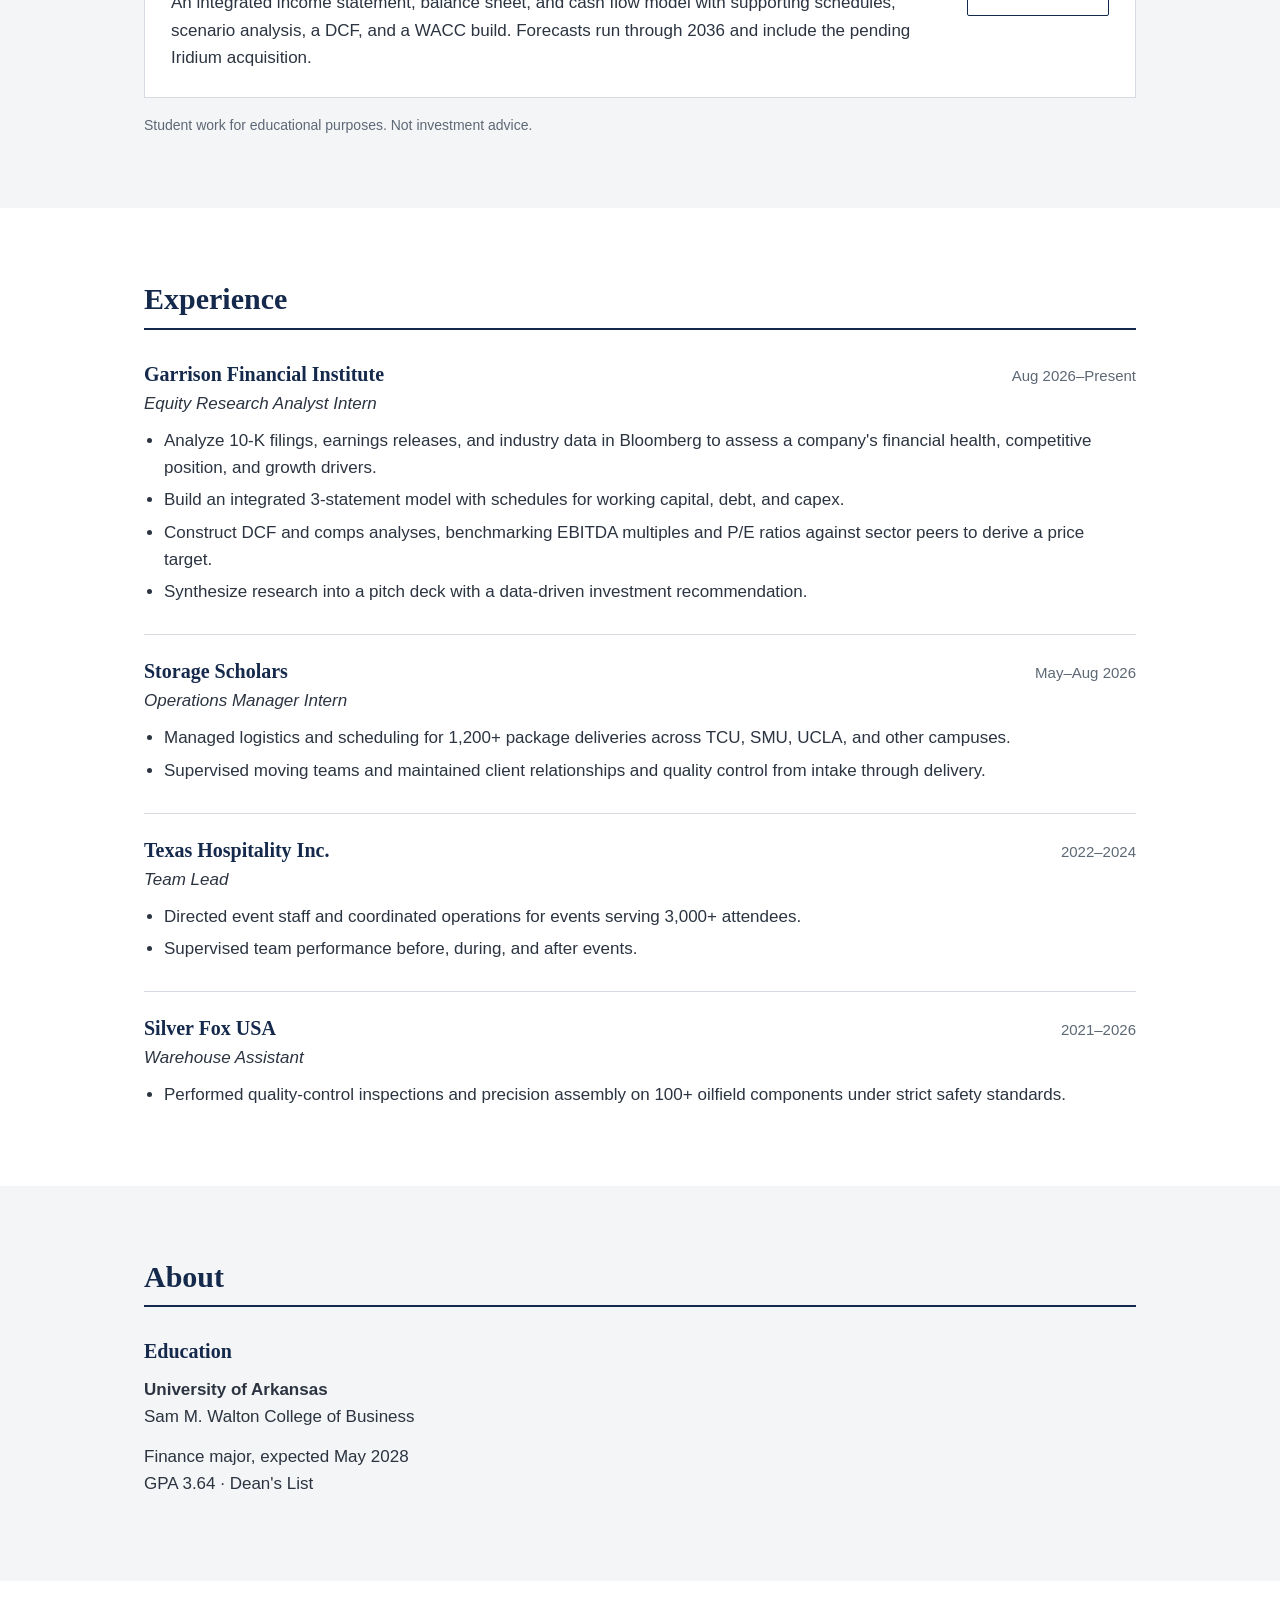
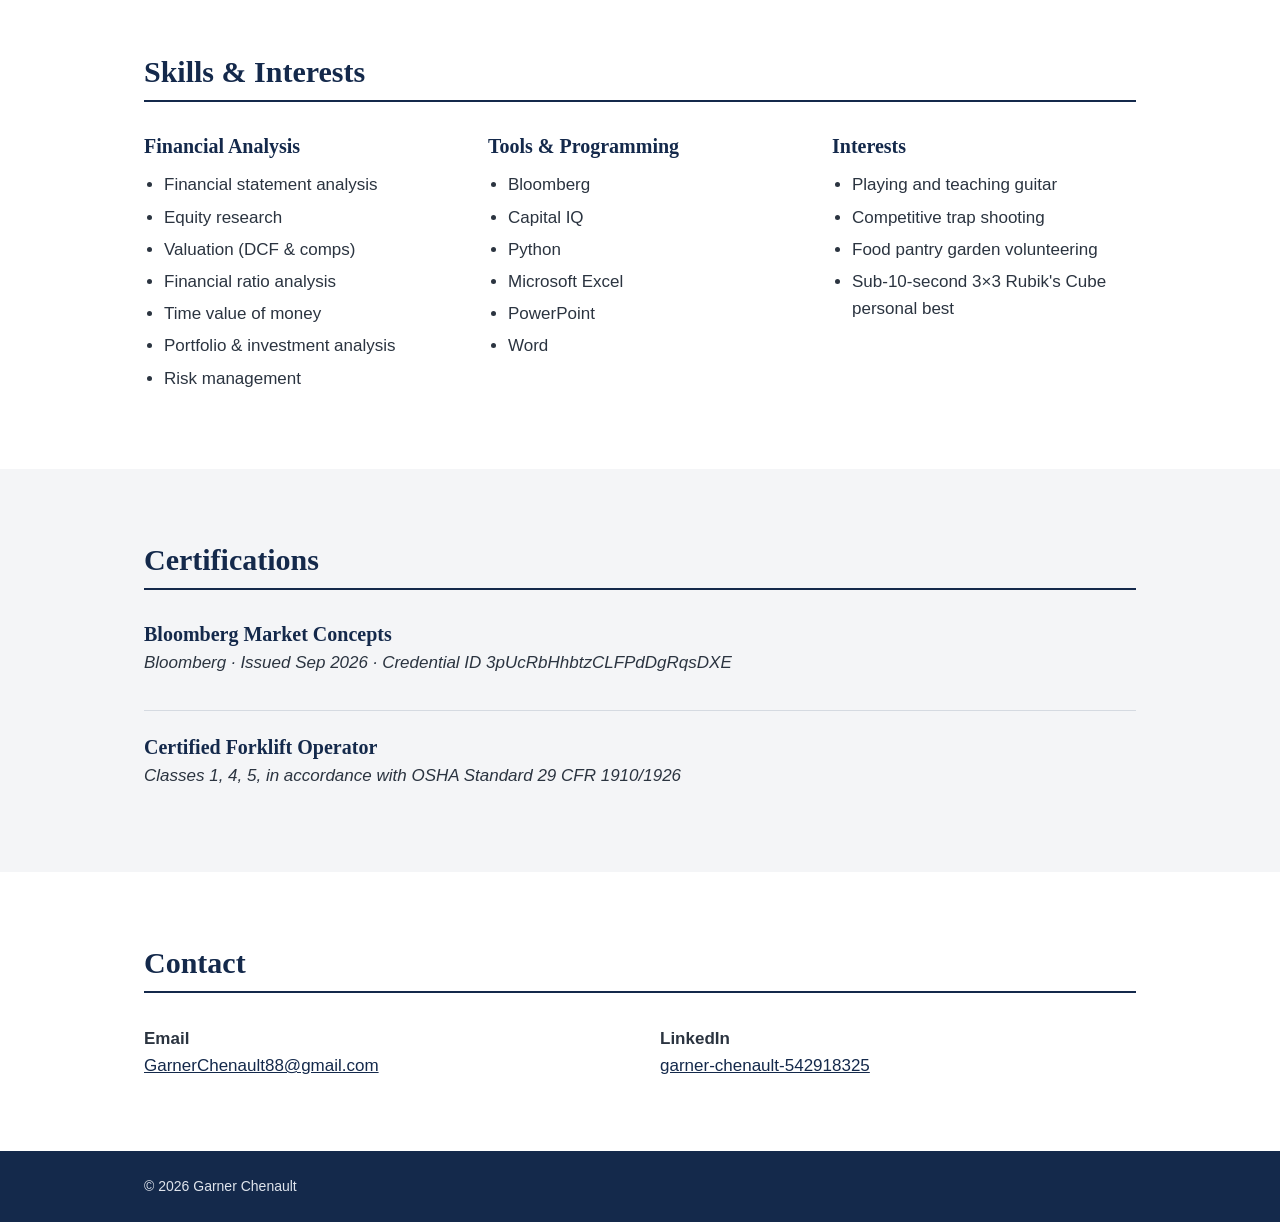
==== commit 32900a90: "Add skills and certifications, show market share price Move skills and interests into their own sect" ====
--- a/index.html
+++ b/index.html
@@ -29,6 +29,8 @@
         <a href="#models">Models</a>
         <a href="#experience">Experience</a>
         <a href="#about">About</a>
+        <a href="#skills">Skills</a>
+        <a href="#certifications">Certifications</a>
         <a href="#contact">Contact</a>
       </nav>
     </div>
@@ -208,15 +210,36 @@
             <p><strong>University of Arkansas</strong><br>Sam M. Walton College of Business</p>
             <p>Finance major, expected May 2028<br>GPA 3.64 &middot; Dean's List</p>
           </div>
-          <div>
-            <h3>Skills</h3>
+        </div>
+      </div>
+    </section>
+
+    <!-- SKILLS & INTERESTS -->
+    <section id="skills">
+      <div class="wrap">
+        <h2>Skills &amp; Interests</h2>
+        <div class="about-grid">
+          <div>
+            <h3>Financial Analysis</h3>
+            <ul>
+              <li>Financial statement analysis</li>
+              <li>Equity research</li>
+              <li>Valuation (DCF &amp; comps)</li>
+              <li>Financial ratio analysis</li>
+              <li>Time value of money</li>
+              <li>Portfolio &amp; investment analysis</li>
+              <li>Risk management</li>
+            </ul>
+          </div>
+          <div>
+            <h3>Tools &amp; Programming</h3>
             <ul>
               <li>Bloomberg</li>
               <li>Capital IQ</li>
               <li>Python</li>
-              <li>Excel</li>
-              <li>DCF &amp; comps valuation</li>
-              <li>Financial statement analysis</li>
+              <li>Microsoft Excel</li>
+              <li>PowerPoint</li>
+              <li>Word</li>
             </ul>
           </div>
           <div>
@@ -225,10 +248,36 @@
               <li>Playing and teaching guitar</li>
               <li>Competitive trap shooting</li>
               <li>Food pantry garden volunteering</li>
-              <li>Sub-10-second Rubik's Cube solve</li>
+              <li>Sub-10-second 3&times;3 Rubik's Cube personal best</li>
             </ul>
           </div>
         </div>
+      </div>
+    </section>
+
+    <!-- CERTIFICATIONS -->
+    <section id="certifications" class="alt">
+      <div class="wrap">
+        <h2>Certifications</h2>
+        <!--
+          TO ADD A CERTIFICATION: copy this block and fill it in.
+          Delete the second line if it doesn't need details.
+
+          <article class="job">
+            <h3>Certification name</h3>
+            <p class="role">Details</p>
+          </article>
+        -->
+
+        <article class="job">
+          <h3>Bloomberg Market Concepts</h3>
+          <p class="role">Bloomberg &middot; Issued Sep 2026 &middot; Credential ID 3pUcRbHhbtzCLFPdDgRqsDXE</p>
+        </article>
+
+        <article class="job">
+          <h3>Certified Forklift Operator</h3>
+          <p class="role">Classes 1, 4, 5, in accordance with OSHA Standard 29 CFR 1910/1926</p>
+        </article>
       </div>
     </section>
 
